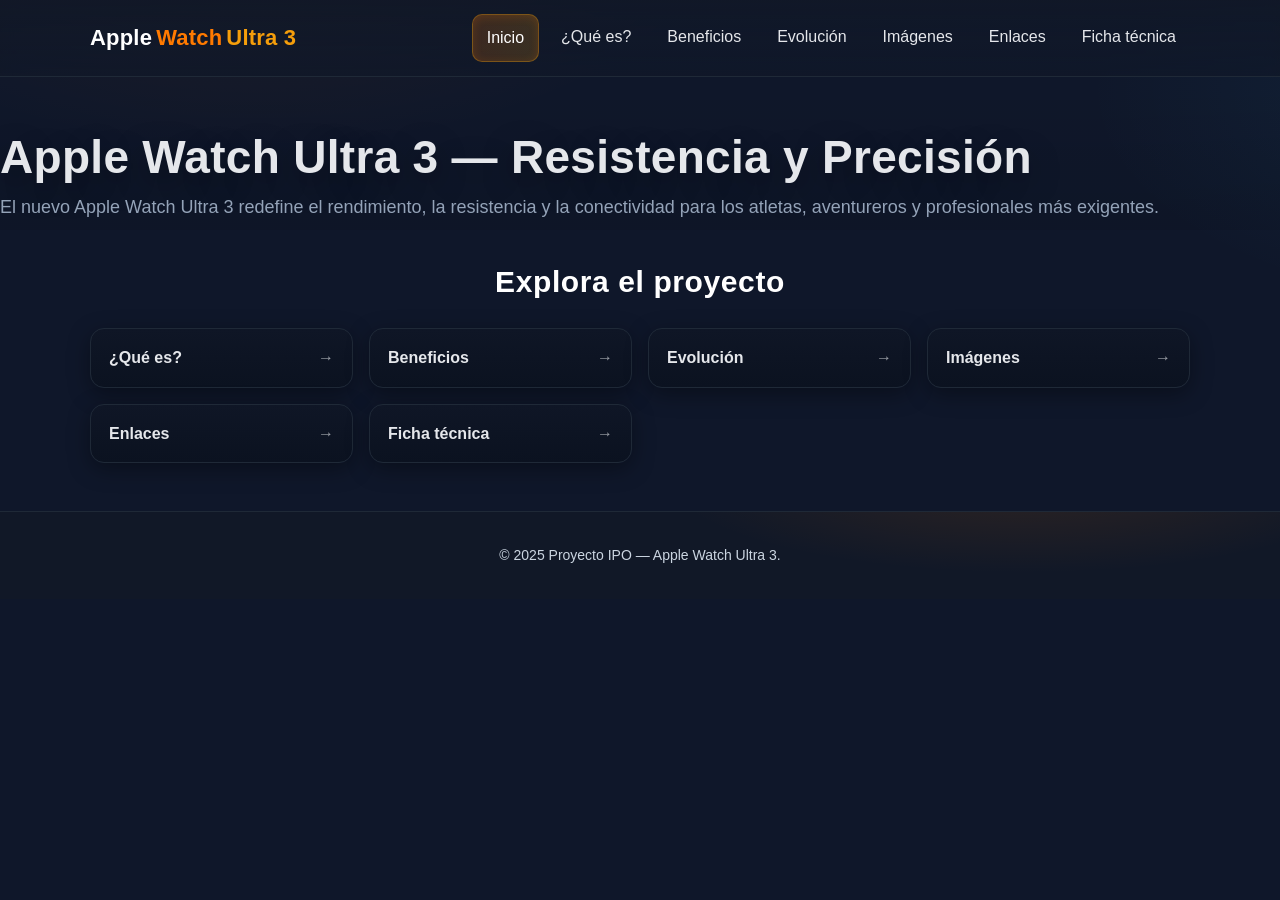
==== index.html @ fde1c87a "Proyecto Apple Watch Ultra 3 - versión inicial" ====
<!DOCTYPE html>
<html lang="es">
<head>
    <meta charset="UTF-8">
    <meta name="viewport" content="width=device-width, initial-scale=1.0">
    <title>Apple Watch Ultra 3 — Proyecto IPO</title>
    <link rel="stylesheet" href="./css/index.css">
</head>
<body>

    <header>
        <nav class="nav-container">
            <a href="index.html" class="logo">Apple<span>Watch<span>Ultra 3</span></a>
            <div class="nav-menu">
                <ul>
                    <li><a href="index.html" class="active">Inicio</a></li>
                    <li><a href="que-es.html">¿Qué es?</a></li>
                    <li><a href="beneficios.html">Beneficios</a></li>
                    <li><a href="evolucion.html">Evolución</a></li>
                    <li><a href="imagenes.html">Imágenes</a></li>
                    <li><a href="enlaces.html">Enlaces</a></li>
                    <li><a href="ficha-tecnica.html">Ficha técnica</a></li>
                </ul>
            </div>
        </nav>
    </header>

    <main>
        <section class="hero">
            <h1>Apple Watch Ultra 3 — Resistencia y Precisión</h1>
            <p>El nuevo Apple Watch Ultra 3 redefine el rendimiento, la resistencia y la conectividad para los atletas, aventureros y profesionales más exigentes.</p>
        </section>

        <div class="container">
            <section id="indice">
                <h2 class="section-title">Explora el proyecto</h2>
                <ul class="index-links">
                    <li><a href="que-es.html">¿Qué es?</a></li>
                    <li><a href="beneficios.html">Beneficios</a></li>
                    <li><a href="evolucion.html">Evolución</a></li>
                    <li><a href="imagenes.html">Imágenes</a></li>
                    <li><a href="enlaces.html">Enlaces</a></li>
                    <li><a href="ficha-tecnica.html">Ficha técnica</a></li>
                </ul>
            </section>
        </div>
    </main>

    <footer>
        <p>&copy; 2025 Proyecto IPO — Apple Watch Ultra 3.</p>
    </footer>

</body>
</html>
---- css/index.css ----
/* ===========================
   Diseño profesional – Apple Watch Ultra 3
   Paleta: Titanio / Carbón / Naranja Ultra
   =========================== */

:root{
    --bg: #0f172a;              /* slate-900 */
    --bg-elev: #111827;         /* gray-900 */
    --panel: #0b1220;           /* azul carbón profundo */
    --text: #e5e7eb;            /* gray-200 */
    --muted: #94a3b8;           /* slate-400 */
    --brand: #ff7a00;           /* naranja Ultra */
    --brand-2:#f59e0b;          /* ámbar de apoyo */
    --accent:#38bdf8;           /* azul sutil para resaltar enlaces/foco */
    --border:#1f2937;           /* gray-800 */
    --card:#0f1626;             /* panel tarjetas */
    --shadow: 0 6px 22px rgba(0,0,0,.35);
    --radius: 14px;
    --radius-sm: 10px;
    --radius-xs: 8px;
    --maxw: 1100px;
}

/* Reset básico + tipografía del sistema */
*{box-sizing:border-box}
html,body{height:100%}
body{
    margin:0;
    font-family:-apple-system, BlinkMacSystemFont, "Segoe UI", Roboto, Helvetica, Arial, "Apple Color Emoji","Segoe UI Emoji";
    line-height:1.6;
    background: radial-gradient(1200px 600px at 20% -10%, rgba(255,122,0,.08), transparent 40%),
                radial-gradient(1000px 500px at 120% 10%, rgba(56,189,248,.08), transparent 45%),
                var(--bg);
    color:var(--text);
    -webkit-font-smoothing:antialiased;
    -moz-osx-font-smoothing:grayscale;
}

a{ color: inherit; text-decoration: none; }
img{ max-width:100%; height:auto; display:block; }

/* ===== Header & Navegación ===== */
header{
    position:sticky; top:0; z-index:50;
    background:linear-gradient(180deg, rgba(17,24,39,.9), rgba(17,24,39,.75));
    backdrop-filter:saturate(140%) blur(8px);
    border-bottom:1px solid var(--border);
}

.nav-container{
    display:flex; align-items:center; justify-content:space-between;
    width:92%; max-width:var(--maxw); margin:0 auto; padding:14px 0;
}

.logo{
    font-weight:800; letter-spacing:.2px; display:inline-flex; align-items:center;
    font-size:22px; color:#fff;
}
.logo span{ color:var(--brand); margin-left:4px; }
.logo span span{ color:var(--brand-2); margin-left:4px; }

.nav-menu ul{
    display:flex; gap:8px; list-style:none; padding:0; margin:0;
}
.nav-menu ul li a{
    display:inline-block; padding:10px 14px; border-radius:10px;
    color:#e5e7eb; transition: all .2s ease;
    position:relative;
}
.nav-menu ul li a:hover{ color:#fff; background:rgba(56,189,248,.08); }
.nav-menu ul li a.active{
    background:linear-gradient(90deg, rgba(255,122,0,.18), rgba(245,158,11,.18));
    color:#fff; border:1px solid rgba(245,158,11,.35);
    box-shadow:0 2px 10px rgba(255,122,0,.18) inset;
}

/* ===== Secciones ===== */
.container{
    width:92%; max-width:var(--maxw);
    margin:28px auto 40px auto;
}

.hero{
    padding:54px 0 8px 0;
    background:linear-gradient(180deg, transparent, rgba(0,0,0,.08));
}
.hero h1{
    font-size: clamp(28px, 4vw, 46px);
    line-height:1.15; margin:0 0 10px 0;
    letter-spacing:.3px;
    text-shadow: 0 10px 30px rgba(0,0,0,.35);
}
.hero p{
    color:var(--muted); margin:0; font-size: clamp(14px, 1.6vw, 18px);
}

.section-title{
    text-align:center; margin:18px 0 22px 0;
    font-size: clamp(22px, 2.5vw, 30px);
    color:#fff; letter-spacing:.6px;
}
.section-title span{ color:var(--brand); }

/* ===== Índice (portada) ===== */
.index-links{
    display:grid; grid-template-columns:repeat(auto-fit, minmax(220px,1fr));
    gap:16px; list-style:none; padding:0; margin:14px 0 4px 0;
}
.index-links a{
    display:flex; align-items:center; justify-content:space-between;
    padding:16px 18px; border-radius:var(--radius);
    background: linear-gradient(180deg, var(--card), var(--panel));
    border:1px solid var(--border);
    box-shadow: var(--shadow);
    color:#e5e7eb; font-weight:600;
    transition: transform .15s ease, box-shadow .2s ease, border-color .2s ease;
}
.index-links a::after{
    content:"→"; opacity:.65; transition:transform .15s ease, opacity .2s ease;
}
.index-links a:hover{
    transform: translateY(-2px);
    border-color: rgba(56,189,248,.35);
    box-shadow: 0 10px 26px rgba(0,0,0,.45);
}
.index-links a:hover::after{ transform: translateX(3px); opacity:.95; }

/* ===== Tablas (ficha técnica) ===== */
table{
    width:100%; border-collapse:separate; border-spacing:0;
    background: linear-gradient(180deg, var(--card), var(--panel));
    border:1px solid var(--border);
    border-radius: var(--radius); overflow:hidden;
    box-shadow: var(--shadow); margin-top:18px;
}
thead th{
    background: linear-gradient(90deg, rgba(255,122,0,.22), rgba(245,158,11,.22));
    color:#fff; text-align:left; padding:14px 16px; font-weight:700;
}
tbody td{
    padding:14px 16px; color:#e5e7eb; border-top:1px solid var(--border);
}
tbody tr:nth-child(even) td{ background: rgba(255,255,255,.02); }
tbody tr:hover td{ background: rgba(56,189,248,.06); }

/* ===== Galería ===== */
.gallery{
    display:grid; grid-template-columns:repeat(auto-fit, minmax(260px, 1fr));
    gap:18px; margin-top:16px;
}
.gallery img{
    border-radius: var(--radius-sm);
    border:1px solid var(--border);
    background:#0b0f19;
    box-shadow: var(--shadow);
    transition: transform .2s ease, box-shadow .2s ease, filter .2s ease;
}
.gallery img:hover{
    transform: translateY(-3px) scale(1.01);
    box-shadow: 0 14px 36px rgba(0,0,0,.5);
    filter: saturate(1.08);
}

/* ===== Tarjetas genéricas ===== */
.content-card{
    background: linear-gradient(180deg, var(--card), var(--panel));
    border:1px solid var(--border);
    border-radius: var(--radius);
    padding:20px;
    box-shadow: var(--shadow);
    color:#dbe2eb;
}

/* ===== Accesibilidad y enfoque ===== */
:focus-visible{
    outline:2px solid var(--accent);
    outline-offset:2px;
    border-radius:8px;
}

/* ===== Footer ===== */
footer{
    background: radial-gradient(600px 160px at 80% -40%, rgba(255,122,0,.12), transparent 60%),
                var(--bg-elev);
    border-top:1px solid var(--border);
    color:#cbd5e1; text-align:center; padding:18px; margin-top:48px;
    font-size:14px;
}

/* ===== Utilidades ===== */
.muted{ color: var(--muted); }
.grid{ display:grid; gap:18px; }
.two-col{ grid-template-columns: repeat(2,1fr); }
.three-col{ grid-template-columns: repeat(3,1fr); }

/* ===== Responsive ===== */
@media (max-width: 900px){
    .nav-menu ul{ gap:4px; }
    .nav-menu ul li a{ padding:8px 10px; }
}
@media (max-width: 640px){
    .nav-container{ width:94%; }
    .hero{ padding:40px 0 2px 0; }
    .index-links{ grid-template-columns:1fr; }
}
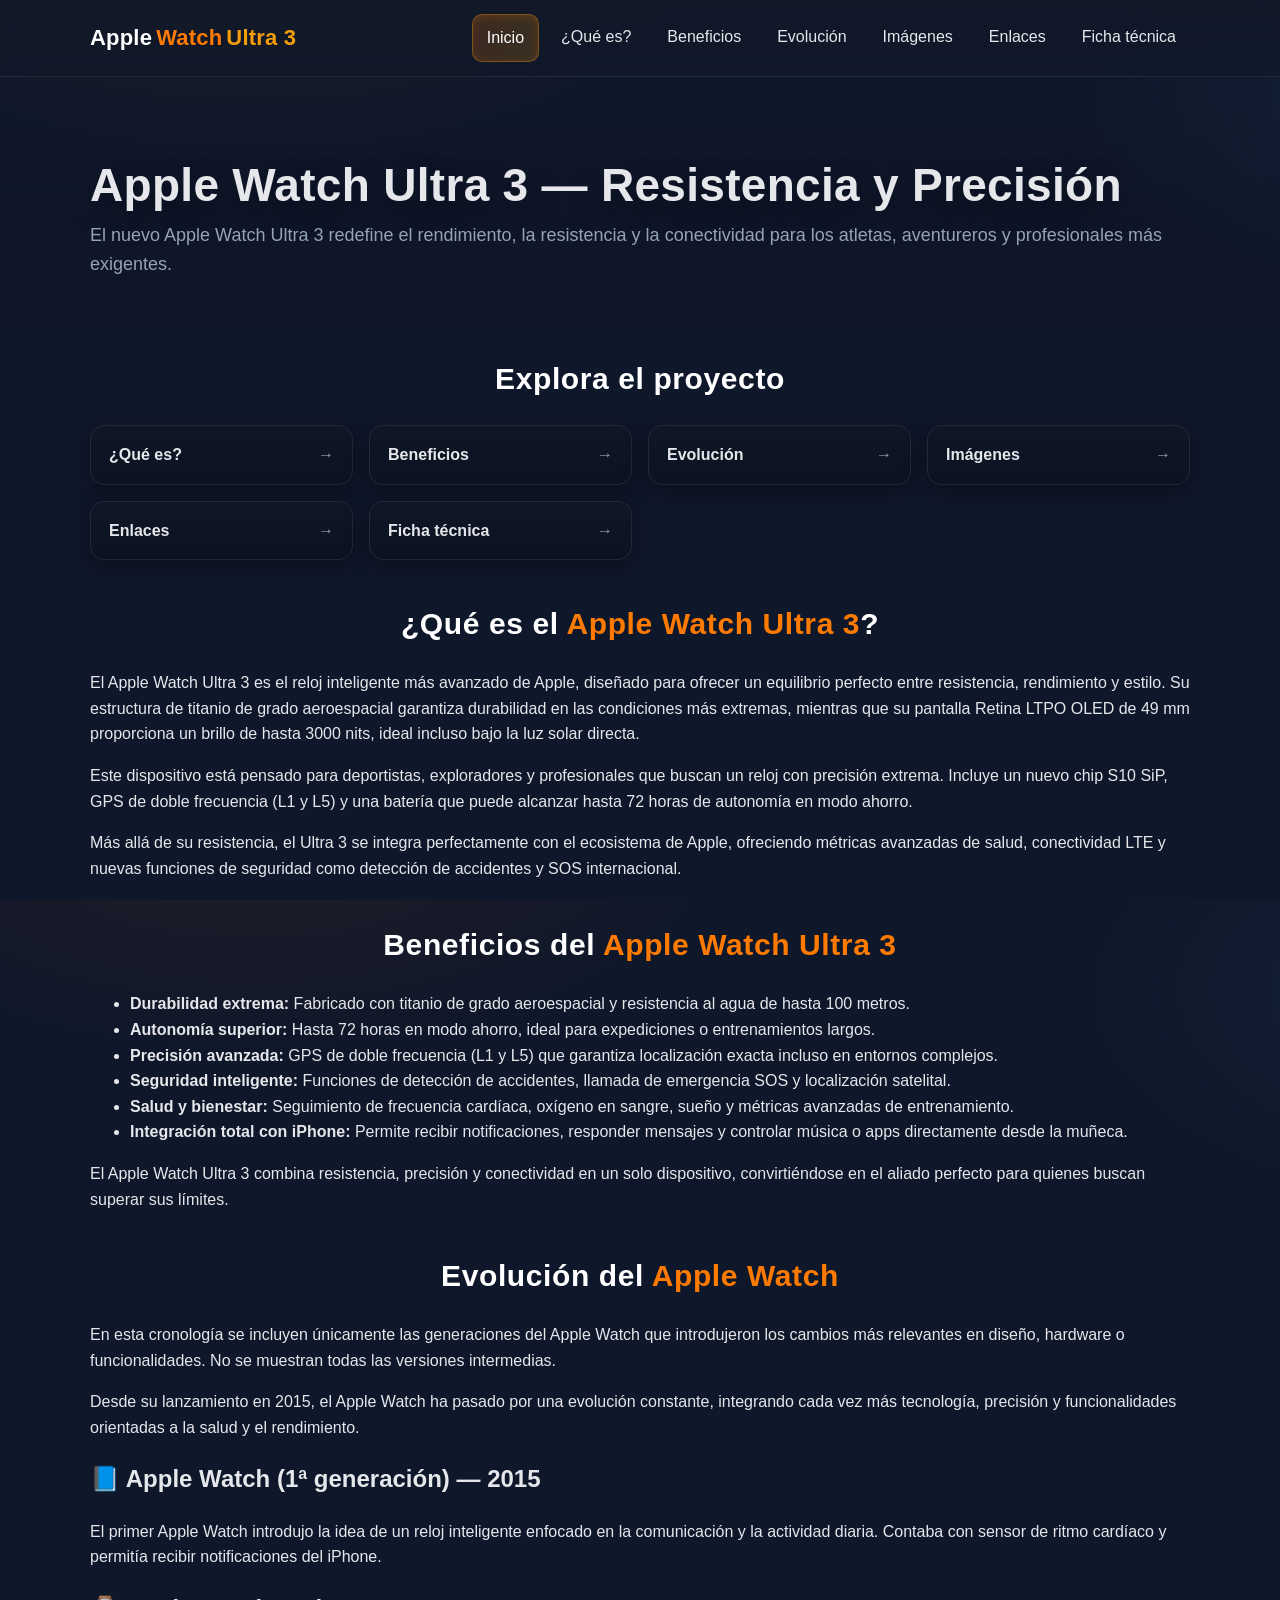
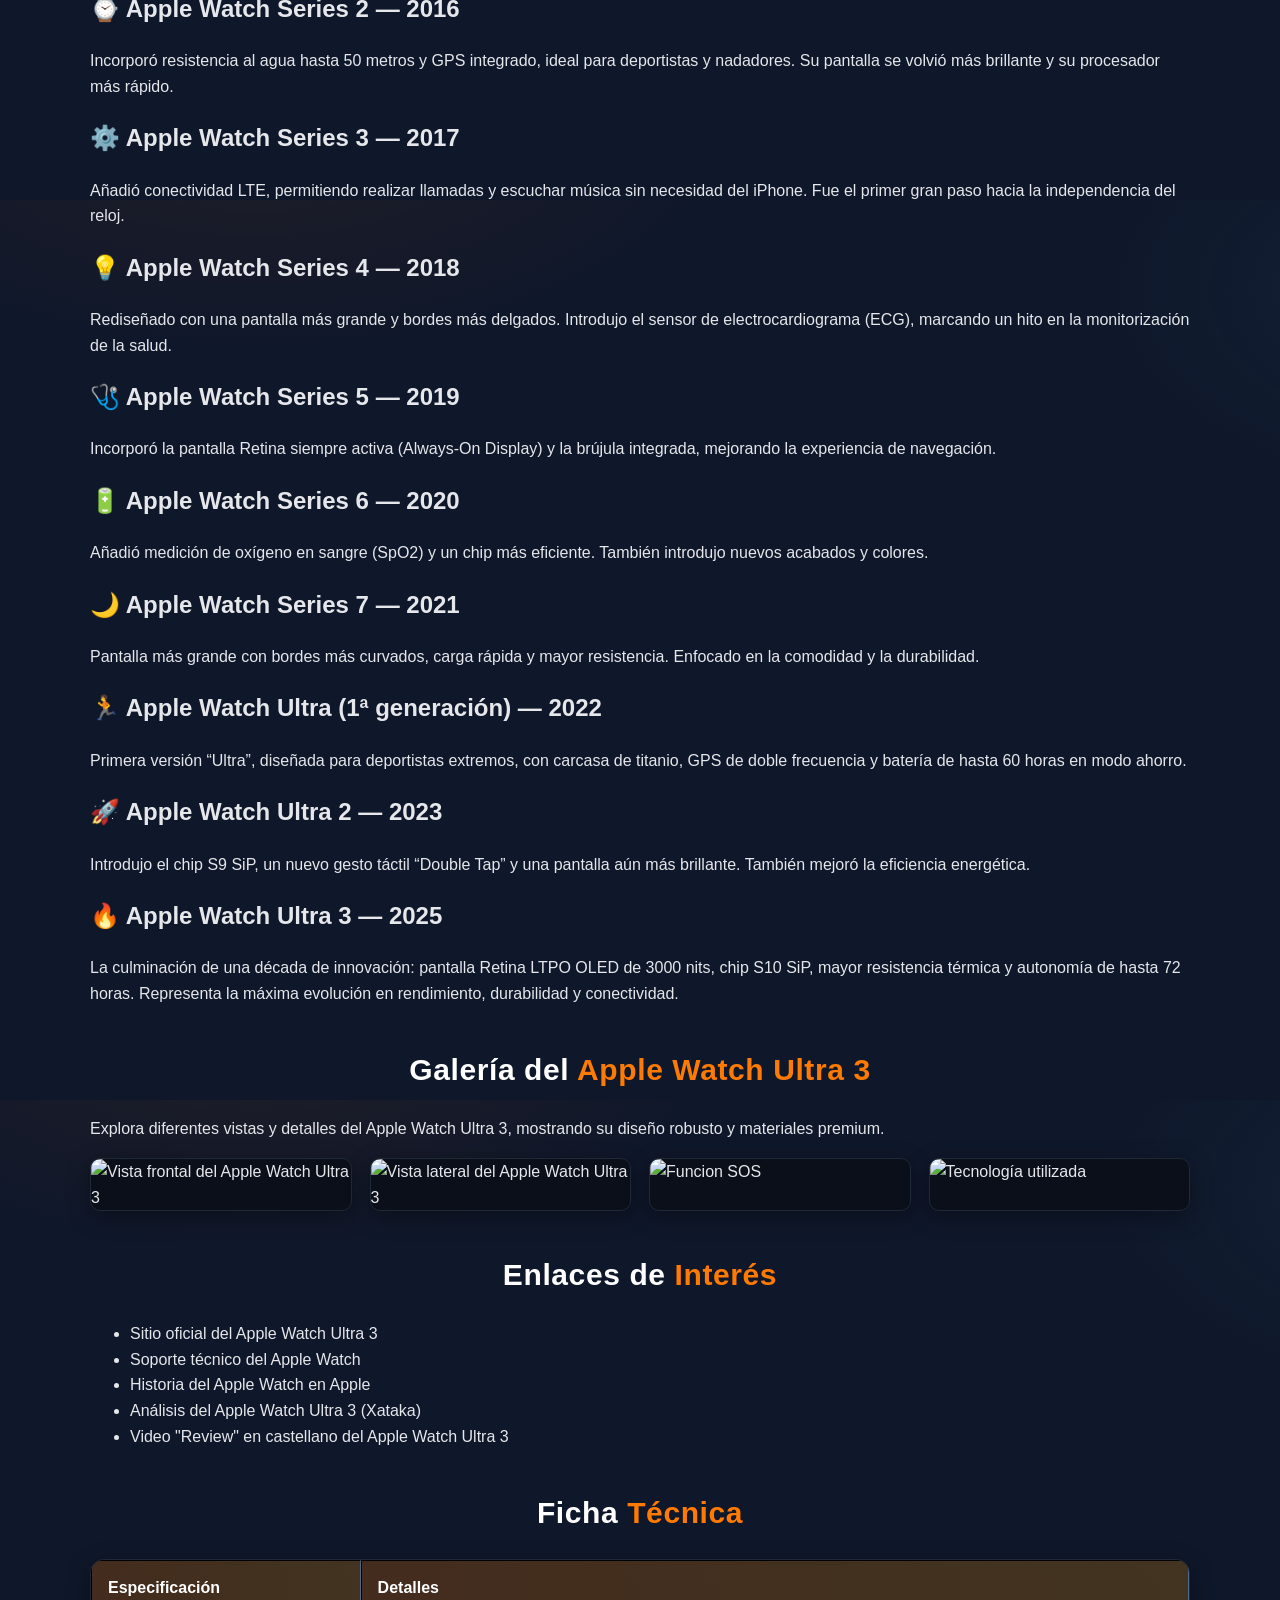
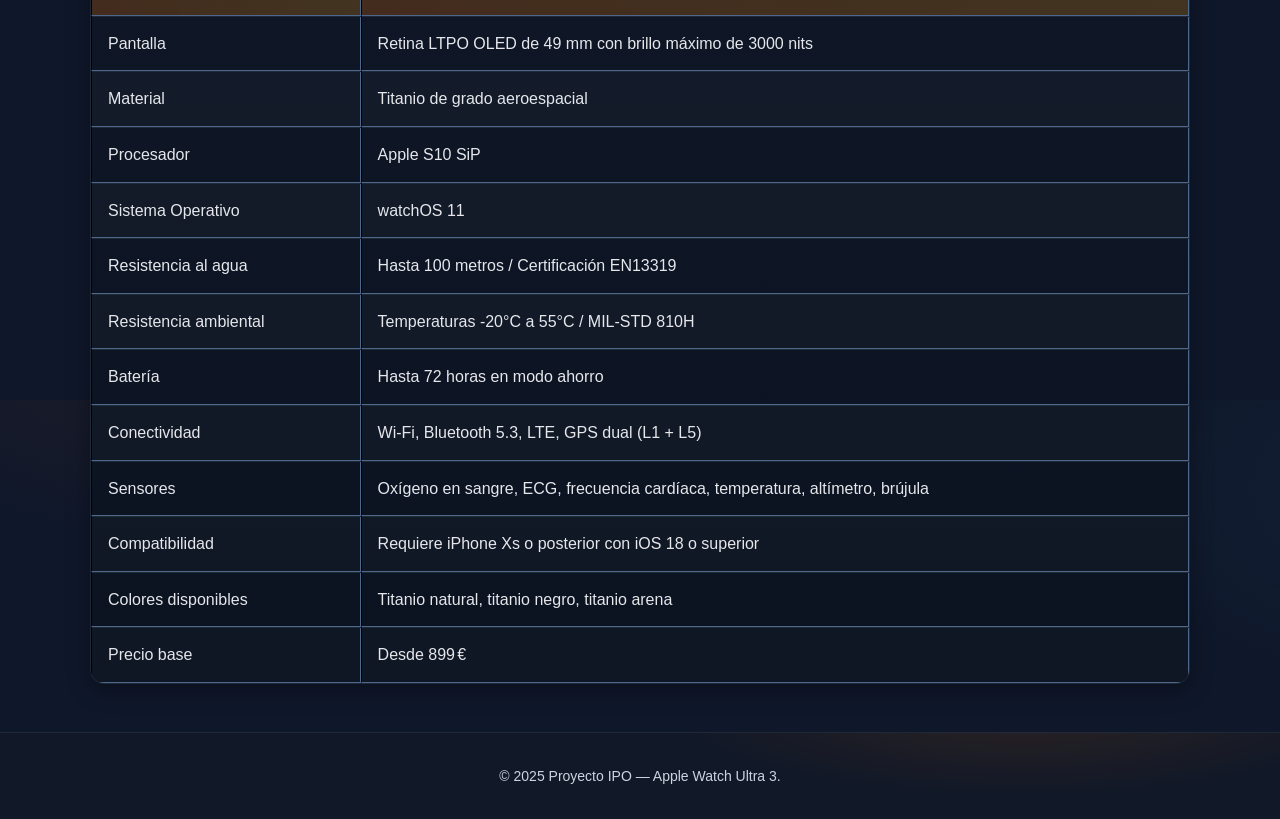
==== commit 4a920a7a: "Add files via upload" ====
--- a/index.html
+++ b/index.html
@@ -10,40 +10,181 @@
 
     <header>
         <nav class="nav-container">
-            <a href="index.html" class="logo">Apple<span>Watch<span>Ultra 3</span></a>
+            <a href="#inicio" class="logo">Apple<span>Watch<span>Ultra 3</span></a>
             <div class="nav-menu">
                 <ul>
-                    <li><a href="index.html" class="active">Inicio</a></li>
-                    <li><a href="que-es.html">¿Qué es?</a></li>
-                    <li><a href="beneficios.html">Beneficios</a></li>
-                    <li><a href="evolucion.html">Evolución</a></li>
-                    <li><a href="imagenes.html">Imágenes</a></li>
-                    <li><a href="enlaces.html">Enlaces</a></li>
-                    <li><a href="ficha-tecnica.html">Ficha técnica</a></li>
+                    <li><a href="#inicio" class="active">Inicio</a></li>
+                    <li><a href="#que-es">¿Qué es?</a></li>
+                    <li><a href="#beneficios">Beneficios</a></li>
+                    <li><a href="#evolucion">Evolución</a></li>
+                    <li><a href="#imagenes">Imágenes</a></li>
+                    <li><a href="#enlaces">Enlaces</a></li>
+                    <li><a href="#ficha-tecnica">Ficha técnica</a></li>
                 </ul>
             </div>
         </nav>
     </header>
 
     <main>
-        <section class="hero">
-            <h1>Apple Watch Ultra 3 — Resistencia y Precisión</h1>
-            <p>El nuevo Apple Watch Ultra 3 redefine el rendimiento, la resistencia y la conectividad para los atletas, aventureros y profesionales más exigentes.</p>
+        <section class="hero" id="inicio">
+            <div class="container">
+                <h1>Apple Watch Ultra 3 — Resistencia y Precisión</h1>
+                <p>El nuevo Apple Watch Ultra 3 redefine el rendimiento, la resistencia y la conectividad para los atletas, aventureros y profesionales más exigentes.</p>
+            </div>
         </section>
 
         <div class="container">
             <section id="indice">
                 <h2 class="section-title">Explora el proyecto</h2>
                 <ul class="index-links">
-                    <li><a href="que-es.html">¿Qué es?</a></li>
-                    <li><a href="beneficios.html">Beneficios</a></li>
-                    <li><a href="evolucion.html">Evolución</a></li>
-                    <li><a href="imagenes.html">Imágenes</a></li>
-                    <li><a href="enlaces.html">Enlaces</a></li>
-                    <li><a href="ficha-tecnica.html">Ficha técnica</a></li>
+                    <li><a href="#que-es">¿Qué es?</a></li>
+                    <li><a href="#beneficios">Beneficios</a></li>
+                    <li><a href="#evolucion">Evolución</a></li>
+                    <li><a href="#imagenes">Imágenes</a></li>
+                    <li><a href="#enlaces">Enlaces</a></li>
+                    <li><a href="#ficha-tecnica">Ficha técnica</a></li>
                 </ul>
             </section>
         </div>
+
+        <section id="que-es" class="container">
+            <h1 class="section-title">¿Qué es el <span>Apple Watch Ultra 3</span>?</h1>
+            <p>
+                El Apple Watch Ultra 3 es el reloj inteligente más avanzado de Apple, diseñado para ofrecer un equilibrio perfecto entre resistencia, rendimiento y estilo. 
+                Su estructura de titanio de grado aeroespacial garantiza durabilidad en las condiciones más extremas, mientras que su pantalla Retina LTPO OLED de 49 mm proporciona un brillo de hasta 3000 nits, ideal incluso bajo la luz solar directa.
+            </p>
+            <p>
+                Este dispositivo está pensado para deportistas, exploradores y profesionales que buscan un reloj con precisión extrema. 
+                Incluye un nuevo chip S10 SiP, GPS de doble frecuencia (L1 y L5) y una batería que puede alcanzar hasta 72 horas de autonomía en modo ahorro.
+            </p>
+            <p>
+                Más allá de su resistencia, el Ultra 3 se integra perfectamente con el ecosistema de Apple, ofreciendo métricas avanzadas de salud, conectividad LTE y nuevas funciones de seguridad como detección de accidentes y SOS internacional.
+            </p>
+        </section>
+
+        <section id="beneficios" class="container">
+            <h1 class="section-title">Beneficios del <span>Apple Watch Ultra 3</span></h1>
+            <ul>
+                <li><strong>Durabilidad extrema:</strong> Fabricado con titanio de grado aeroespacial y resistencia al agua de hasta 100 metros.</li>
+                <li><strong>Autonomía superior:</strong> Hasta 72 horas en modo ahorro, ideal para expediciones o entrenamientos largos.</li>
+                <li><strong>Precisión avanzada:</strong> GPS de doble frecuencia (L1 y L5) que garantiza localización exacta incluso en entornos complejos.</li>
+                <li><strong>Seguridad inteligente:</strong> Funciones de detección de accidentes, llamada de emergencia SOS y localización satelital.</li>
+                <li><strong>Salud y bienestar:</strong> Seguimiento de frecuencia cardíaca, oxígeno en sangre, sueño y métricas avanzadas de entrenamiento.</li>
+                <li><strong>Integración total con iPhone:</strong> Permite recibir notificaciones, responder mensajes y controlar música o apps directamente desde la muñeca.</li>
+            </ul>
+            <p>
+                El Apple Watch Ultra 3 combina resistencia, precisión y conectividad en un solo dispositivo, convirtiéndose en el aliado perfecto para quienes buscan superar sus límites.
+            </p>
+        </section>
+
+        <section id="evolucion" class="container">
+            <h1 class="section-title">Evolución del <span>Apple Watch</span></h1>
+            <p class="intro">
+                En esta cronología se incluyen únicamente las generaciones del Apple Watch que introdujeron los cambios más relevantes en diseño, hardware o funcionalidades. No se muestran todas las versiones intermedias.
+            </p>
+            <p>
+                Desde su lanzamiento en 2015, el Apple Watch ha pasado por una evolución constante, integrando cada vez más tecnología, precisión y funcionalidades orientadas a la salud y el rendimiento.
+            </p>
+
+            <h2>📘 Apple Watch (1ª generación) — 2015</h2>
+            <p>
+                El primer Apple Watch introdujo la idea de un reloj inteligente enfocado en la comunicación y la actividad diaria. Contaba con sensor de ritmo cardíaco y permitía recibir notificaciones del iPhone.
+            </p>
+
+            <h2>⌚ Apple Watch Series 2 — 2016</h2>
+            <p>
+                Incorporó resistencia al agua hasta 50 metros y GPS integrado, ideal para deportistas y nadadores. Su pantalla se volvió más brillante y su procesador más rápido.
+            </p>
+
+            <h2>⚙️ Apple Watch Series 3 — 2017</h2>
+            <p>
+                Añadió conectividad LTE, permitiendo realizar llamadas y escuchar música sin necesidad del iPhone. Fue el primer gran paso hacia la independencia del reloj.
+            </p>
+
+            <h2>💡 Apple Watch Series 4 — 2018</h2>
+            <p>
+                Rediseñado con una pantalla más grande y bordes más delgados. Introdujo el sensor de electrocardiograma (ECG), marcando un hito en la monitorización de la salud.
+            </p>
+
+            <h2>🩺 Apple Watch Series 5 — 2019</h2>
+            <p>
+                Incorporó la pantalla Retina siempre activa (Always-On Display) y la brújula integrada, mejorando la experiencia de navegación.
+            </p>
+
+            <h2>🔋 Apple Watch Series 6 — 2020</h2>
+            <p>
+                Añadió medición de oxígeno en sangre (SpO2) y un chip más eficiente. También introdujo nuevos acabados y colores.
+            </p>
+
+            <h2>🌙 Apple Watch Series 7 — 2021</h2>
+            <p>
+                Pantalla más grande con bordes más curvados, carga rápida y mayor resistencia. Enfocado en la comodidad y la durabilidad.
+            </p>
+
+            <h2>🏃 Apple Watch Ultra (1ª generación) — 2022</h2>
+            <p>
+                Primera versión “Ultra”, diseñada para deportistas extremos, con carcasa de titanio, GPS de doble frecuencia y batería de hasta 60 horas en modo ahorro.
+            </p>
+
+            <h2>🚀 Apple Watch Ultra 2 — 2023</h2>
+            <p>
+                Introdujo el chip S9 SiP, un nuevo gesto táctil “Double Tap” y una pantalla aún más brillante. También mejoró la eficiencia energética.
+            </p>
+
+            <h2>🔥 Apple Watch Ultra 3 — 2025</h2>
+            <p>
+                La culminación de una década de innovación: pantalla Retina LTPO OLED de 3000 nits, chip S10 SiP, mayor resistencia térmica y autonomía de hasta 72 horas. 
+                Representa la máxima evolución en rendimiento, durabilidad y conectividad.
+            </p>
+        </section>
+
+        <section id="imagenes" class="container">
+            <h1 class="section-title">Galería del <span>Apple Watch Ultra 3</span></h1>
+            <p>Explora diferentes vistas y detalles del Apple Watch Ultra 3, mostrando su diseño robusto y materiales premium.</p>
+            <div class="gallery">
+                <img src="https://www.apple.com/es/apple-watch-ultra-3/images/overview/running/running_metrics__c929jxhk5i4i_large_2x.jpg" alt="Vista frontal del Apple Watch Ultra 3" width="400">
+                <img src="https://www.apple.com/es/apple-watch-ultra-3/images/overview/welcome/hero_endframe__e4ls9pihykya_large_2x.jpg" alt="Vista lateral del Apple Watch Ultra 3" width="400">
+                <img src="https://www.apple.com/v/apple-watch-ultra-3/a/images/overview/safety/safety_sos__eakmy50uqoae_large_2x.jpg" alt="Funcion SOS" width="400">
+                <img src="https://www.apple.com/v/apple-watch-ultra-3/a/images/overview/running/running_5g__5ll87hrde76q_large_2x.jpg" alt="Tecnología utilizada" width="400">
+            </div>
+        </section>
+
+        <section id="enlaces" class="container">
+            <h1 class="section-title">Enlaces de <span>Interés</span></h1>
+            <ul>
+                <li><a href="https://www.apple.com/es/apple-watch-ultra-3/" target="_blank">Sitio oficial del Apple Watch Ultra 3</a></li>
+                <li><a href="https://support.apple.com/es-es/docs/watch/pl653" target="_blank">Soporte técnico del Apple Watch</a></li>
+                <li><a href="https://www.apple.com/es/watch/" target="_blank">Historia del Apple Watch en Apple</a></li>
+                <li><a href="https://www.xataka.com/analisis/apple-watch-ultra-3-analisis-caracteristicas-precio" target="_blank">Análisis del Apple Watch Ultra 3 (Xataka)</a></li>
+                <li><a href="https://youtu.be/jQ-y7QkMP80?si=DJkIhyQ9laQINv-Q" target="_blank">Video "Review" en castellano del Apple Watch Ultra 3</a></li>
+            </ul>
+        </section>
+
+        <section id="ficha-tecnica" class="container">
+            <h1 class="section-title">Ficha <span>Técnica</span></h1>
+            <table border="1" cellpadding="8" cellspacing="0">
+                <thead>
+                    <tr>
+                        <th>Especificación</th>
+                        <th>Detalles</th>
+                    </tr>
+                </thead>
+                <tbody>
+                    <tr><td>Pantalla</td><td>Retina LTPO OLED de 49 mm con brillo máximo de 3000 nits</td></tr>
+                    <tr><td>Material</td><td>Titanio de grado aeroespacial</td></tr>
+                    <tr><td>Procesador</td><td>Apple S10 SiP</td></tr>
+                    <tr><td>Sistema Operativo</td><td>watchOS 11</td></tr>
+                    <tr><td>Resistencia al agua</td><td>Hasta 100 metros / Certificación EN13319</td></tr>
+                    <tr><td>Resistencia ambiental</td><td>Temperaturas -20°C a 55°C / MIL-STD 810H</td></tr>
+                    <tr><td>Batería</td><td>Hasta 72 horas en modo ahorro</td></tr>
+                    <tr><td>Conectividad</td><td>Wi‑Fi, Bluetooth 5.3, LTE, GPS dual (L1 + L5)</td></tr>
+                    <tr><td>Sensores</td><td>Oxígeno en sangre, ECG, frecuencia cardíaca, temperatura, altímetro, brújula</td></tr>
+                    <tr><td>Compatibilidad</td><td>Requiere iPhone Xs o posterior con iOS 18 o superior</td></tr>
+                    <tr><td>Colores disponibles</td><td>Titanio natural, titanio negro, titanio arena</td></tr>
+                    <tr><td>Precio base</td><td>Desde 899 €</td></tr>
+                </tbody>
+            </table>
+        </section>
     </main>
 
     <footer>
